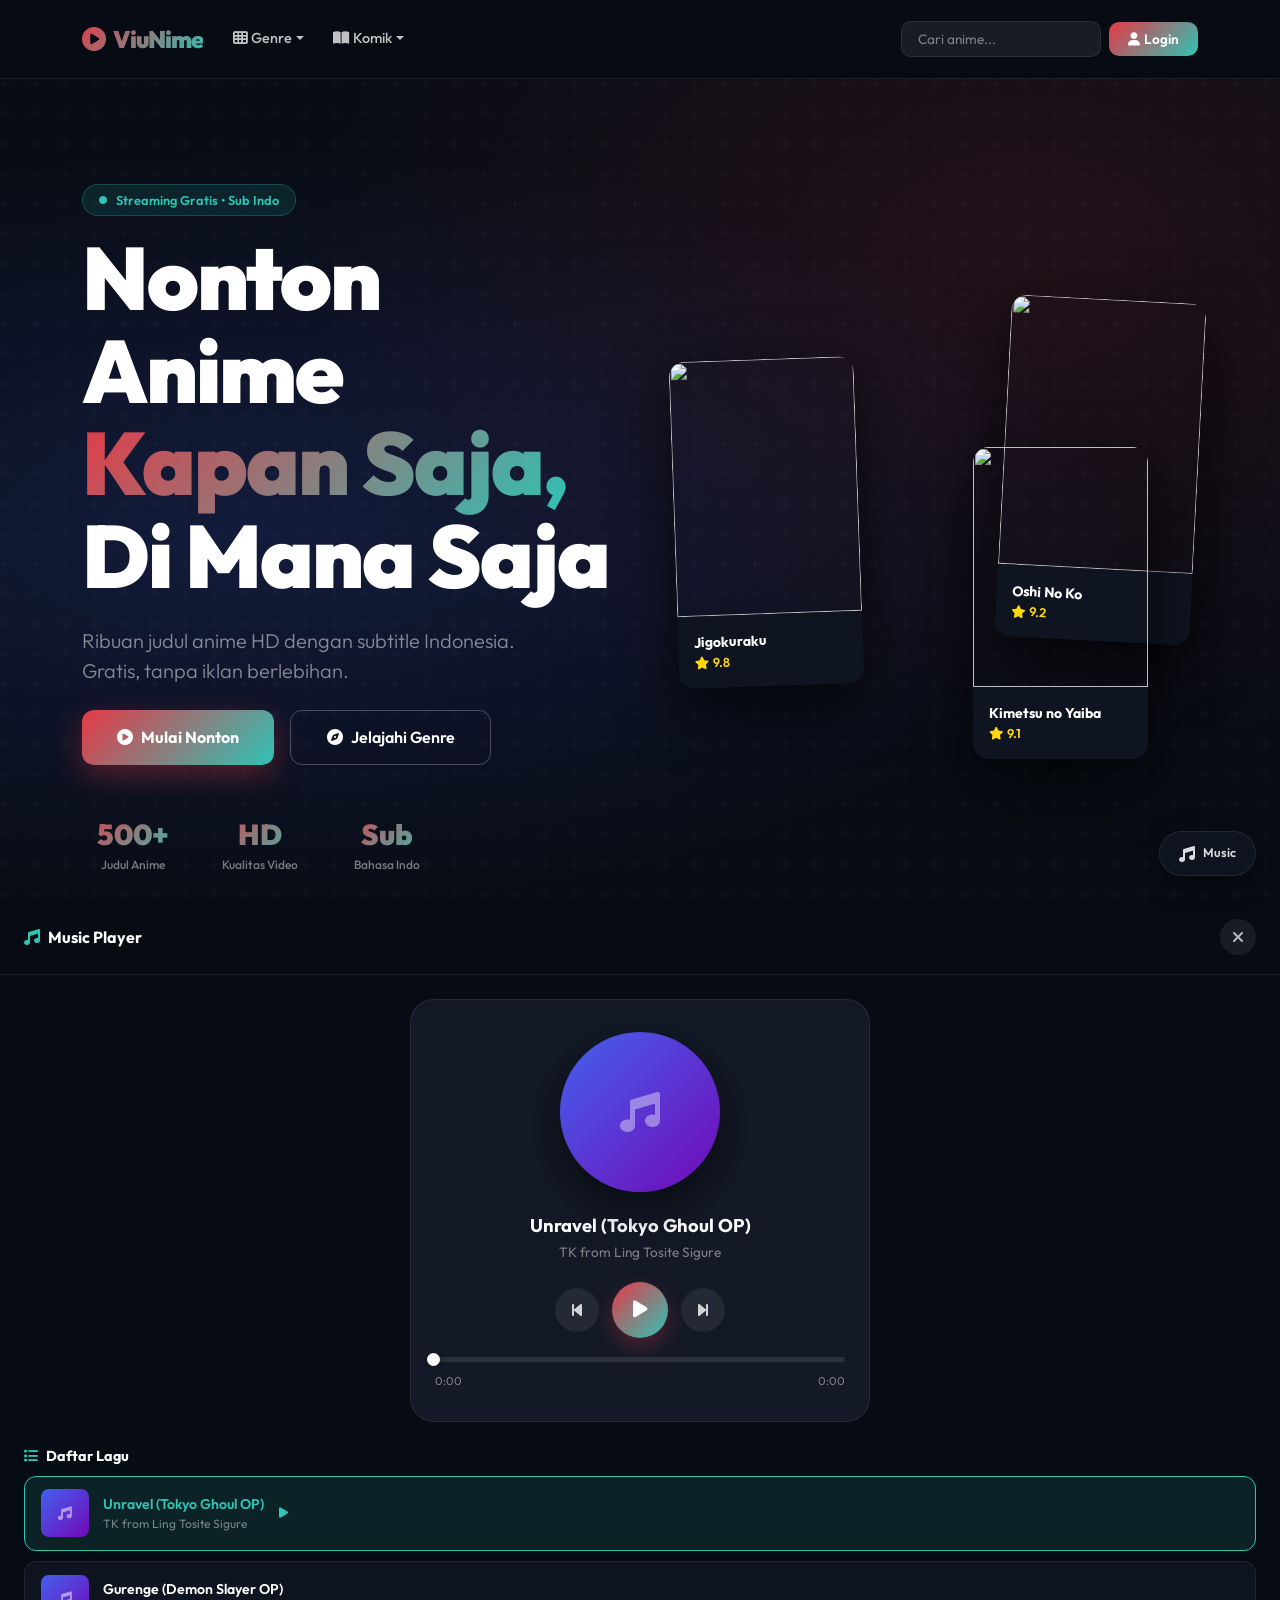
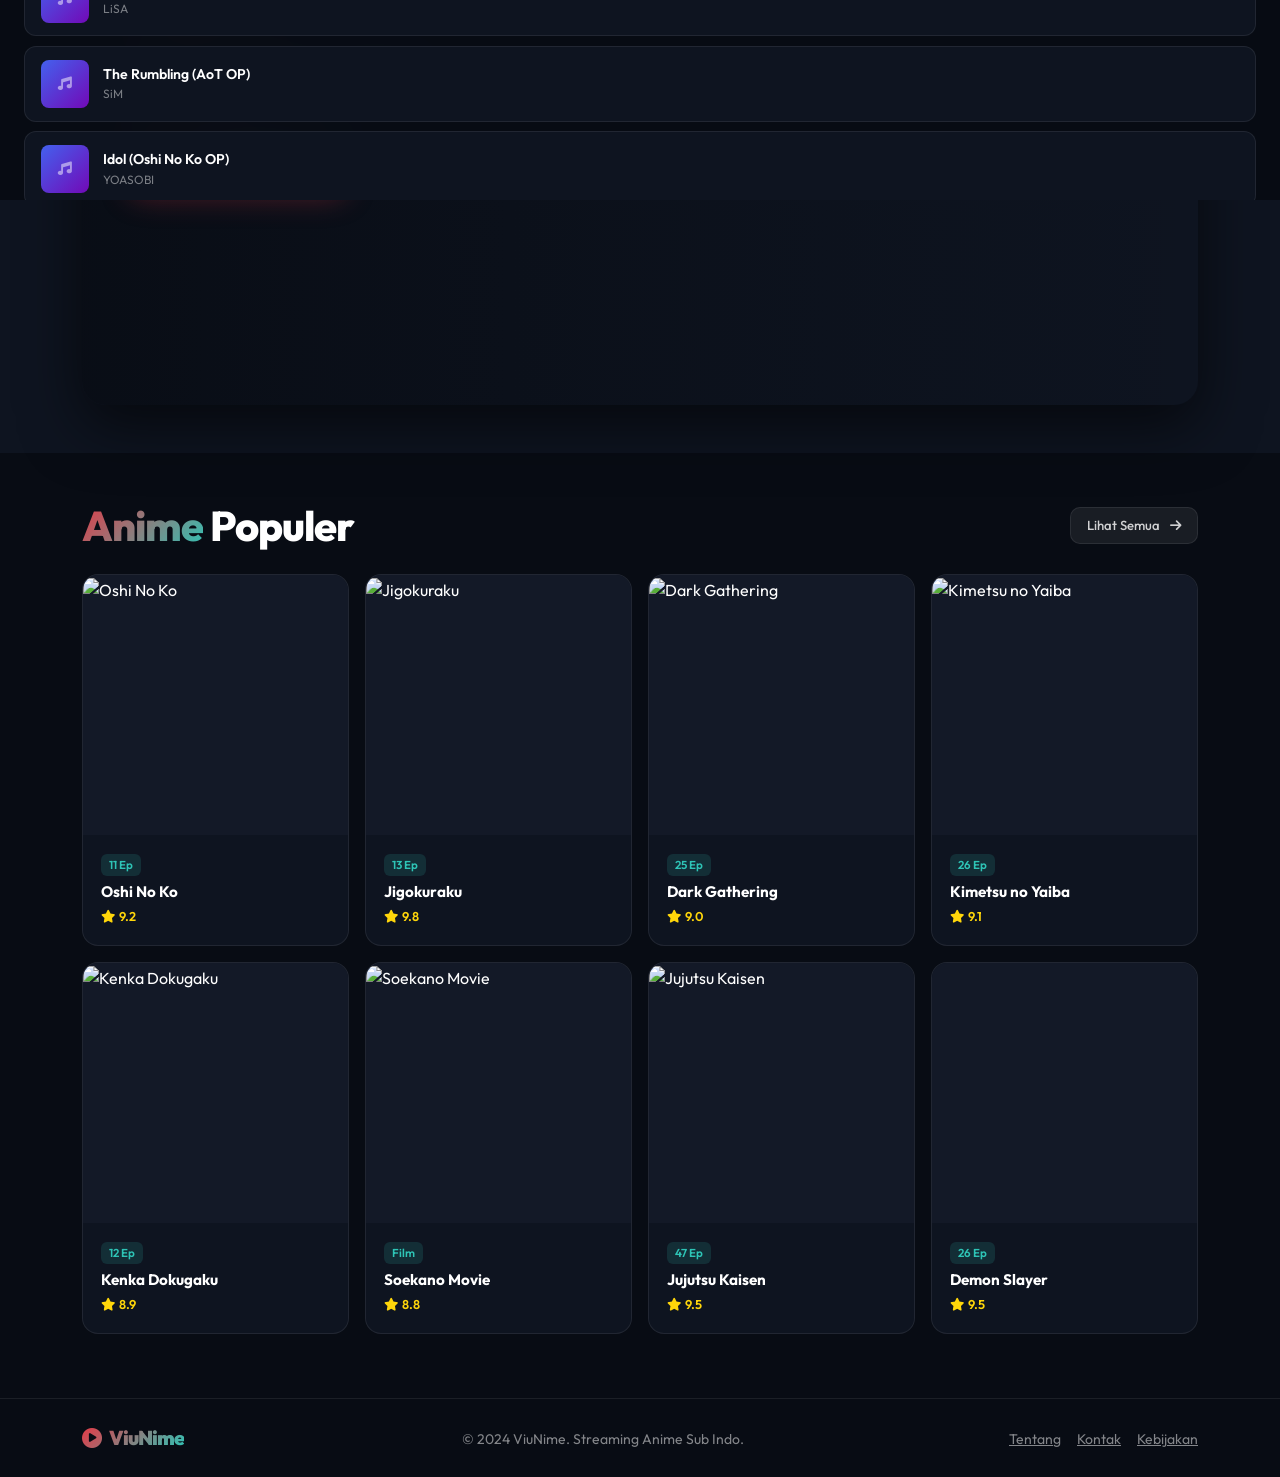
==== index.html @ 1ff5c9c1 "Add files via upload" ====
<!DOCTYPE html>
<html lang="id">
<head>
  <meta charset="UTF-8">
  <meta name="viewport" content="width=device-width, initial-scale=1.0">
  <title>ViuNime — Streaming Anime Sub Indo — ViuNime</title>
  <link href="https://cdn.jsdelivr.net/npm/bootstrap@5.3.2/dist/css/bootstrap.min.css" rel="stylesheet">
  <link href="https://cdnjs.cloudflare.com/ajax/libs/font-awesome/6.4.2/css/all.min.css" rel="stylesheet">
  <link href="https://fonts.googleapis.com/css2?family=Outfit:wght@300;400;500;600;700;800;900&display=swap" rel="stylesheet">
  <link rel="stylesheet" href="shared.css">
</head>
<body>

<nav class="navbar navbar-expand-lg vn-navbar sticky-top py-3" id="mainNav">
  <div class="container">
    <a class="navbar-brand vn-brand" href="index.html"><i class="fas fa-play-circle me-2"></i>ViuNime</a>
    <button class="navbar-toggler border-0 text-white" type="button" data-bs-toggle="collapse" data-bs-target="#navMenu"><i class="fas fa-bars"></i></button>
    <div class="collapse navbar-collapse" id="navMenu">
      <ul class="navbar-nav me-auto mt-2 mt-lg-0">
        <li class="nav-item dropdown">
          <a class="nav-link vn-nav-link dropdown-toggle" href="#" data-bs-toggle="dropdown"><i class="fas fa-th me-1"></i>Genre</a>
          <ul class="dropdown-menu dropdown-menu-dark border-0" style="background:#0e1420;border:1px solid rgba(255,255,255,.08)!important;border-radius:12px;">
            
            <li><a class="dropdown-item py-2" href="genre-action.html"><i class="fas fa-fist-raised me-2 text-danger"></i>Action</a></li>
            <li><a class="dropdown-item py-2" href="genre-romance.html"><i class="fas fa-heart me-2" style="color:#ff6b9d"></i>Romance</a></li>
            <li><a class="dropdown-item py-2" href="genre-fantasy.html"><i class="fas fa-magic me-2 text-primary"></i>Fantasy</a></li>
            <li><a class="dropdown-item py-2" href="genre-horror.html"><i class="fas fa-ghost me-2 text-secondary"></i>Horror</a></li>
            <li><a class="dropdown-item py-2" href="genre-school.html"><i class="fas fa-graduation-cap me-2 text-success"></i>School</a></li>
            <li><a class="dropdown-item py-2" href="genre-game.html"><i class="fas fa-gamepad me-2 text-info"></i>Game</a></li>
          </ul>
        </li>
        <li class="nav-item dropdown">
          <a class="nav-link vn-nav-link dropdown-toggle" href="#" data-bs-toggle="dropdown"><i class="fas fa-book-open me-1"></i>Komik</a>
          <ul class="dropdown-menu dropdown-menu-dark border-0" style="background:#0e1420;border:1px solid rgba(255,255,255,.08)!important;border-radius:12px;">
            <li><a class="dropdown-item py-2" href="#">Manhwa</a></li>
            <li><a class="dropdown-item py-2" href="#">Manga</a></li>
          </ul>
        </li>
      </ul>
      <div class="d-flex align-items-center gap-2 mt-2 mt-lg-0">
        
        
        <input class="form-control vn-search" type="search" placeholder="Cari anime..." style="width:200px;"><button class="btn vn-btn-login" data-bs-toggle="modal" data-bs-target="#loginModal"><i class="fas fa-user me-1"></i>Login</button>
      </div>
    </div>
  </div>
</nav>

<!-- ═══ HERO ═══ -->
<section class="vn-hero">
  <div class="container position-relative" style="z-index:2">
    <div class="row align-items-center g-5 py-5">
      <div class="col-lg-6">
        <div class="vn-hero-badge mb-3">
          <i class="fas fa-circle" style="font-size:.5rem"></i>&nbsp;Streaming Gratis &bull; Sub Indo
        </div>
        <h1 class="vn-hero-title mb-4">
          Nonton Anime<br><span class="accent">Kapan Saja,</span><br>Di Mana Saja
        </h1>
        <p class="text-white-50 mb-4 fs-5 fw-light" style="max-width:480px">
          Ribuan judul anime HD dengan subtitle Indonesia. Gratis, tanpa iklan berlebihan.
        </p>
        <div class="d-flex flex-wrap gap-3 mb-5">
          <a href="#popular" class="vn-hero-btn"><i class="fas fa-play-circle"></i> Mulai Nonton</a>
          <a href="#genre" class="vn-hero-btn-outline"><i class="fas fa-compass"></i> Jelajahi Genre</a>
        </div>
        <div class="row g-4" style="max-width:380px">
          <div class="col-4"><div class="vn-stat"><div class="vn-stat-num">500+</div><div class="vn-stat-label">Judul Anime</div></div></div>
          <div class="col-4"><div class="vn-stat"><div class="vn-stat-num">HD</div><div class="vn-stat-label">Kualitas Video</div></div></div>
          <div class="col-4"><div class="vn-stat"><div class="vn-stat-num">Sub</div><div class="vn-stat-label">Bahasa Indo</div></div></div>
        </div>
      </div>
      <div class="col-lg-6 d-none d-lg-flex justify-content-center align-items-center">
        <div class="position-relative" style="height:460px;width:100%">
          <div class="position-absolute" style="right:0;top:0;width:195px;border-radius:16px;overflow:hidden;box-shadow:0 20px 60px rgba(0,0,0,.7);transform:rotate(3deg)">
            <img src="https://cdn.myanimelist.net/images/anime/1812/134736.jpg" alt="" class="w-100" style="height:270px;object-fit:cover">
            <div class="p-3" style="background:var(--vn-card)"><div class="fw-bold small">Oshi No Ko</div><div class="vn-rating small"><i class="fas fa-star me-1"></i>9.2</div></div>
          </div>
          <div class="position-absolute" style="left:10px;top:60px;width:185px;border-radius:16px;overflow:hidden;box-shadow:0 20px 60px rgba(0,0,0,.7);transform:rotate(-2deg)">
            <img src="https://cdn.myanimelist.net/images/anime/1452/137388.jpg" alt="" class="w-100" style="height:255px;object-fit:cover">
            <div class="p-3" style="background:var(--vn-card)"><div class="fw-bold small">Jigokuraku</div><div class="vn-rating small"><i class="fas fa-star me-1"></i>9.8</div></div>
          </div>
          <div class="position-absolute" style="right:50px;bottom:0;width:175px;border-radius:16px;overflow:hidden;box-shadow:0 20px 60px rgba(0,0,0,.7)">
            <img src="https://cdn.myanimelist.net/images/anime/1286/99889.jpg" alt="" class="w-100" style="height:240px;object-fit:cover">
            <div class="p-3" style="background:var(--vn-card)"><div class="fw-bold small">Kimetsu no Yaiba</div><div class="vn-rating small"><i class="fas fa-star me-1"></i>9.1</div></div>
          </div>
        </div>
      </div>
    </div>
  </div>
</section>

<!-- ═══ GENRE ═══ -->
<section id="genre" class="py-5">
  <div class="container">
    <h2 class="vn-section-title"><span>Jelajahi</span> Genre</h2>
    <div class="row g-3">
      <div class="col-6 col-sm-4 col-lg-2"><a href="genre-action.html" class="vn-genre-card"><span class="vn-genre-icon text-danger"><i class="fas fa-fist-raised"></i></span><div class="fw-bold mb-1">Action</div><div class="text-white-50" style="font-size:.78rem">12 Series</div></a></div>
      <div class="col-6 col-sm-4 col-lg-2"><a href="genre-romance.html" class="vn-genre-card"><span class="vn-genre-icon" style="color:#ff6b9d"><i class="fas fa-heart"></i></span><div class="fw-bold mb-1">Romance</div><div class="text-white-50" style="font-size:.78rem">8 Series</div></a></div>
      <div class="col-6 col-sm-4 col-lg-2"><a href="genre-fantasy.html" class="vn-genre-card"><span class="vn-genre-icon text-primary"><i class="fas fa-magic"></i></span><div class="fw-bold mb-1">Fantasy</div><div class="text-white-50" style="font-size:.78rem">15 Series</div></a></div>
      <div class="col-6 col-sm-4 col-lg-2"><a href="genre-horror.html" class="vn-genre-card"><span class="vn-genre-icon text-secondary"><i class="fas fa-ghost"></i></span><div class="fw-bold mb-1">Horror</div><div class="text-white-50" style="font-size:.78rem">5 Series</div></a></div>
      <div class="col-6 col-sm-4 col-lg-2"><a href="genre-school.html" class="vn-genre-card"><span class="vn-genre-icon text-success"><i class="fas fa-graduation-cap"></i></span><div class="fw-bold mb-1">School</div><div class="text-white-50" style="font-size:.78rem">10 Series</div></a></div>
      <div class="col-6 col-sm-4 col-lg-2"><a href="genre-game.html" class="vn-genre-card"><span class="vn-genre-icon text-info"><i class="fas fa-gamepad"></i></span><div class="fw-bold mb-1">Game</div><div class="text-white-50" style="font-size:.78rem">7 Series</div></a></div>
    </div>
  </div>
</section>

<!-- ═══ TRAILER ═══ -->
<section class="vn-video-section py-5">
  <div class="container">
    <div class="vn-trailer-wrap">
      <video autoplay muted loop playsinline preload="metadata">
        <source src="assets/video.mp4" type="video/mp4">
      </video>
      <div class="vn-trailer-overlay">
        <div>
          <span class="badge mb-3 px-3 py-2" style="background:var(--vn-red);font-size:.8rem;border-radius:8px"><i class="fas fa-circle me-1" style="font-size:.5rem"></i>LIVE TRAILER</span>
          <h2 class="fw-bold fs-2 mb-3" style="max-width:420px">Trailer Anime Terbaru Season Ini</h2>
          <a href="watch.html?anime=oshi-no-ko&ep=1&from=home" class="vn-hero-btn"><i class="fas fa-play"></i> Tonton Sekarang</a>
        </div>
      </div>
    </div>
  </div>
</section>

<!-- ═══ POPULER ═══ -->
<section id="popular" class="py-5">
  <div class="container">
    <div class="d-flex align-items-center justify-content-between mb-4">
      <h2 class="vn-section-title mb-0"><span>Anime</span> Populer</h2>
      <a href="genre-action.html" class="vn-btn-back" style="font-size:.82rem">Lihat Semua <i class="fas fa-arrow-right ms-1"></i></a>
    </div>
    <div class="row g-3">

      <div class="col-6 col-md-4 col-xl-3">
        <a href="watch.html?anime=oshi-no-ko&ep=1&from=popular" class="vn-card">
          <div class="vn-thumb">
            <img src="https://cdn.myanimelist.net/images/anime/1812/134736.jpg" alt="Oshi No Ko" loading="lazy"
              onerror="this.src='https://via.placeholder.com/400x280/0e1420/4ecdc4?text=No+Image'">
            <div class="vn-thumb-overlay"><div class="vn-play-icon"><i class="fas fa-play text-white"></i></div></div>
          </div>
          <div class="vn-card-body">
            <div class="vn-badge-ep">11 Ep</div>
            <div class="vn-card-title">Oshi No Ko</div>
            <div class="vn-rating"><i class="fas fa-star me-1"></i>9.2</div>
          </div>
        </a>
      </div>
      <div class="col-6 col-md-4 col-xl-3">
        <a href="watch.html?anime=jigokuraku&ep=1&from=popular" class="vn-card">
          <div class="vn-thumb">
            <img src="https://cdn.myanimelist.net/images/anime/1452/137388.jpg" alt="Jigokuraku" loading="lazy"
              onerror="this.src='https://via.placeholder.com/400x280/0e1420/4ecdc4?text=No+Image'">
            <div class="vn-thumb-overlay"><div class="vn-play-icon"><i class="fas fa-play text-white"></i></div></div>
          </div>
          <div class="vn-card-body">
            <div class="vn-badge-ep">13 Ep</div>
            <div class="vn-card-title">Jigokuraku</div>
            <div class="vn-rating"><i class="fas fa-star me-1"></i>9.8</div>
          </div>
        </a>
      </div>
      <div class="col-6 col-md-4 col-xl-3">
        <a href="watch.html?anime=dark-gathering&ep=1&from=popular" class="vn-card">
          <div class="vn-thumb">
            <img src="https://cdn.myanimelist.net/images/anime/1496/134355.jpg" alt="Dark Gathering" loading="lazy"
              onerror="this.src='https://via.placeholder.com/400x280/0e1420/4ecdc4?text=No+Image'">
            <div class="vn-thumb-overlay"><div class="vn-play-icon"><i class="fas fa-play text-white"></i></div></div>
          </div>
          <div class="vn-card-body">
            <div class="vn-badge-ep">25 Ep</div>
            <div class="vn-card-title">Dark Gathering</div>
            <div class="vn-rating"><i class="fas fa-star me-1"></i>9.0</div>
          </div>
        </a>
      </div>
      <div class="col-6 col-md-4 col-xl-3">
        <a href="watch.html?anime=kimetsu&ep=1&from=popular" class="vn-card">
          <div class="vn-thumb">
            <img src="https://cdn.myanimelist.net/images/anime/1286/99889.jpg" alt="Kimetsu no Yaiba" loading="lazy"
              onerror="this.src='https://via.placeholder.com/400x280/0e1420/4ecdc4?text=No+Image'">
            <div class="vn-thumb-overlay"><div class="vn-play-icon"><i class="fas fa-play text-white"></i></div></div>
          </div>
          <div class="vn-card-body">
            <div class="vn-badge-ep">26 Ep</div>
            <div class="vn-card-title">Kimetsu no Yaiba</div>
            <div class="vn-rating"><i class="fas fa-star me-1"></i>9.1</div>
          </div>
        </a>
      </div>
      <div class="col-6 col-md-4 col-xl-3">
        <a href="watch.html?anime=kenka-bancho&ep=1&from=popular" class="vn-card">
          <div class="vn-thumb">
            <img src="https://cdn.myanimelist.net/images/anime/1722/140483.jpg" alt="Kenka Dokugaku" loading="lazy"
              onerror="this.src='https://via.placeholder.com/400x280/0e1420/4ecdc4?text=No+Image'">
            <div class="vn-thumb-overlay"><div class="vn-play-icon"><i class="fas fa-play text-white"></i></div></div>
          </div>
          <div class="vn-card-body">
            <div class="vn-badge-ep">12 Ep</div>
            <div class="vn-card-title">Kenka Dokugaku</div>
            <div class="vn-rating"><i class="fas fa-star me-1"></i>8.9</div>
          </div>
        </a>
      </div>
      <div class="col-6 col-md-4 col-xl-3">
        <a href="watch.html?anime=soekano&ep=1&from=popular" class="vn-card">
          <div class="vn-thumb">
            <img src="https://cdn.myanimelist.net/images/anime/1440/93480.jpg" alt="Soekano Movie" loading="lazy"
              onerror="this.src='https://via.placeholder.com/400x280/0e1420/4ecdc4?text=No+Image'">
            <div class="vn-thumb-overlay"><div class="vn-play-icon"><i class="fas fa-play text-white"></i></div></div>
          </div>
          <div class="vn-card-body">
            <div class="vn-badge-ep">Film</div>
            <div class="vn-card-title">Soekano Movie</div>
            <div class="vn-rating"><i class="fas fa-star me-1"></i>8.8</div>
          </div>
        </a>
      </div>
      <div class="col-6 col-md-4 col-xl-3">
        <a href="watch.html?anime=jujutsu-kaisen&ep=1&from=popular" class="vn-card">
          <div class="vn-thumb">
            <img src="https://cdn.myanimelist.net/images/anime/1171/109222.jpg" alt="Jujutsu Kaisen" loading="lazy"
              onerror="this.src='https://via.placeholder.com/400x280/0e1420/4ecdc4?text=No+Image'">
            <div class="vn-thumb-overlay"><div class="vn-play-icon"><i class="fas fa-play text-white"></i></div></div>
          </div>
          <div class="vn-card-body">
            <div class="vn-badge-ep">47 Ep</div>
            <div class="vn-card-title">Jujutsu Kaisen</div>
            <div class="vn-rating"><i class="fas fa-star me-1"></i>9.5</div>
          </div>
        </a>
      </div>
      <div class="col-6 col-md-4 col-xl-3">
        <a href="watch.html?anime=demon-slayer&ep=1&from=popular" class="vn-card">
          <div class="vn-thumb">
            <img src="https://cdn.myanimelist.net/images/anime/1286/99889.jpg" alt="Demon Slayer" loading="lazy"
              onerror="this.src='https://via.placeholder.com/400x280/0e1420/4ecdc4?text=No+Image'">
            <div class="vn-thumb-overlay"><div class="vn-play-icon"><i class="fas fa-play text-white"></i></div></div>
          </div>
          <div class="vn-card-body">
            <div class="vn-badge-ep">26 Ep</div>
            <div class="vn-card-title">Demon Slayer</div>
            <div class="vn-rating"><i class="fas fa-star me-1"></i>9.5</div>
          </div>
        </a>
      </div>
    </div>
  </div>
</section>

<!-- FOOTER -->
<footer class="py-4 mt-3" style="border-top:1px solid var(--vn-border)">
  <div class="container">
    <div class="row align-items-center text-center text-md-start">
      <div class="col-md-4 mb-2 mb-md-0"><span class="vn-brand fs-5"><i class="fas fa-play-circle me-2"></i>ViuNime</span></div>
      <div class="col-md-4 mb-2 mb-md-0"><span class="text-white-50 small">&copy; 2024 ViuNime. Streaming Anime Sub Indo.</span></div>
      <div class="col-md-4 text-md-end"><a href="#" class="text-white-50 small me-3">Tentang</a><a href="#" class="text-white-50 small me-3">Kontak</a><a href="#" class="text-white-50 small">Kebijakan</a></div>
    </div>
  </div>
</footer>

<!-- LOGIN MODAL -->
<div class="modal fade vn-modal" id="loginModal" tabindex="-1">
  <div class="modal-dialog modal-dialog-centered">
    <div class="modal-content">
      <div class="modal-header"><h5 class="modal-title fw-bold"><i class="fas fa-sign-in-alt me-2" style="color:var(--vn-teal)"></i>Masuk ke ViuNime</h5><button type="button" class="btn-close btn-close-white" data-bs-dismiss="modal"></button></div>
      <div class="modal-body p-4">
        <form id="loginForm">
          <div class="mb-3"><label class="vn-label">Email / Username</label><input type="text" class="form-control vn-input" id="loginEmail" placeholder="Masukkan email" required></div>
          <div class="mb-4"><label class="vn-label">Password</label><input type="password" class="form-control vn-input" id="loginPassword" placeholder="Masukkan password" required></div>
          <button type="submit" class="btn vn-btn-login w-100 py-2">Masuk</button>
          <p class="text-center text-white-50 small mt-3 mb-0">Belum punya akun? <a href="#" class="text-info" data-bs-toggle="modal" data-bs-target="#registerModal" data-bs-dismiss="modal">Daftar</a></p>
        </form>
      </div>
    </div>
  </div>
</div>
<div class="modal fade vn-modal" id="registerModal" tabindex="-1">
  <div class="modal-dialog modal-dialog-centered">
    <div class="modal-content">
      <div class="modal-header"><h5 class="modal-title fw-bold"><i class="fas fa-user-plus me-2" style="color:var(--vn-teal)"></i>Daftar Akun</h5><button type="button" class="btn-close btn-close-white" data-bs-dismiss="modal"></button></div>
      <div class="modal-body p-4">
        <form id="registerForm">
          <div class="mb-3"><label class="vn-label">Username</label><input type="text" class="form-control vn-input" placeholder="Username" required></div>
          <div class="mb-3"><label class="vn-label">Email</label><input type="email" class="form-control vn-input" placeholder="Email" required></div>
          <div class="mb-3"><label class="vn-label">Password</label><input type="password" class="form-control vn-input" id="regPassword" placeholder="Password" required></div>
          <div class="mb-4"><label class="vn-label">Konfirmasi</label><input type="password" class="form-control vn-input" id="regConfirm" placeholder="Ulangi password" required></div>
          <button type="submit" class="btn vn-btn-login w-100 py-2">Daftar Sekarang</button>
          <p class="text-center text-white-50 small mt-3 mb-0">Sudah punya akun? <a href="#" class="text-info" data-bs-toggle="modal" data-bs-target="#loginModal" data-bs-dismiss="modal">Masuk</a></p>
        </form>
      </div>
    </div>
  </div>
</div>

  <!-- ═══ MUSIC PLAYER ═══ -->
  <audio id="bgMusic" preload="none"></audio>
  <div class="vn-music-popup" id="musicPopup">
    <div class="vn-music-header">
      <div class="d-flex align-items-center gap-2">
        <i class="fas fa-music" style="color:var(--vn-teal)"></i>
        <span class="fw-bold">Music Player</span>
      </div>
      <button class="vn-music-close" id="musicClose"><i class="fas fa-times"></i></button>
    </div>
    <div class="vn-music-body">
      <div class="vn-player-card">
        <div class="vn-cover" id="coverWrap">
          <i class="fas fa-music" id="coverIcon"></i>
          <img id="coverImg" alt="" style="display:none">
        </div>
        <div class="vn-song-title" id="musicTitleEl">Pilih lagu dari daftar</div>
        <div class="vn-song-artist" id="musicArtistEl">—</div>
        <div class="vn-ctrl">
          <button class="vn-ctrl-btn" id="prevMusicBtn"><i class="fas fa-step-backward"></i></button>
          <button class="vn-ctrl-btn play" id="playPauseBtn"><i class="fas fa-play"></i></button>
          <button class="vn-ctrl-btn" id="nextMusicBtn"><i class="fas fa-step-forward"></i></button>
        </div>
        <div class="vn-progress-wrap" id="musicProgressBar">
          <div class="vn-progress-fill" id="musicProgressFill"></div>
        </div>
        <div class="vn-time">
          <span id="musicCurrentTime">0:00</span>
          <span id="musicDuration">0:00</span>
        </div>
      </div>
      <div class="fw-bold mb-2" style="font-size:.9rem">
        <i class="fas fa-list me-2" style="color:var(--vn-teal)"></i>Daftar Lagu
      </div>
      <div id="playlistContainer"></div>
    </div>
  </div>
  <button class="vn-music-btn" id="musicToggleBtn">
    <i class="fas fa-music" id="toggleIcon"></i>
    <span class="lbl" id="toggleLabel">Music</span>
  </button>
  <script src="https://cdn.jsdelivr.net/npm/bootstrap@5.3.2/dist/js/bootstrap.bundle.min.js"></script>
  <script src="playlist.js"></script>
  <script src="music-player.js"></script>
<script>
  window.addEventListener('scroll',()=>document.getElementById('mainNav').classList.toggle('scrolled',scrollY>50));
  document.getElementById('loginForm').addEventListener('submit',e=>{
    e.preventDefault();
    const u={'user@example.com':'123456','admin':'admin123'};
    const em=document.getElementById('loginEmail').value,pw=document.getElementById('loginPassword').value;
    if(u[em]===pw){bootstrap.Modal.getInstance(document.getElementById('loginModal')).hide();alert('Login berhasil!');}
    else alert('Email atau password salah!');
  });
  document.getElementById('registerForm').addEventListener('submit',e=>{
    e.preventDefault();
    if(document.getElementById('regPassword').value!==document.getElementById('regConfirm').value){alert('Password tidak cocok!');return;}
    bootstrap.Modal.getInstance(document.getElementById('registerModal')).hide();
    alert('Daftar berhasil! Silakan login.');
  });
</script>
</body>
</html>
---- shared.css ----
/* =====================================================
   VIUNIME — shared.css
   Bootstrap-first. Custom hanya yang Bootstrap tidak bisa.
   ===================================================== */

@import url('https://fonts.googleapis.com/css2?family=Outfit:wght@300;400;500;600;700;800;900&family=Noto+Sans+JP:wght@400;700&display=swap');

:root {
  --vn-dark:        #080c14;
  --vn-card:        #0e1420;
  --vn-card2:       #131927;
  --vn-border:      rgba(255,255,255,0.08);
  --vn-red:         #e63946;
  --vn-teal:        #2ec4b6;
  --vn-blue:        #4361ee;
  --vn-grad:        linear-gradient(135deg, #e63946 0%, #2ec4b6 100%);
  --vn-grad2:       linear-gradient(135deg, #4361ee 0%, #7209b7 100%);
  --vn-text-muted:  rgba(255,255,255,0.45);
  --vn-radius:      16px;
  --vn-radius-lg:   24px;
  --vn-shadow:      0 20px 60px rgba(0,0,0,0.6);
}

* { font-family: 'Outfit', sans-serif; box-sizing: border-box; }
body { background: var(--vn-dark); color: #fff; overflow-x: hidden; }
html { scroll-behavior: smooth; }

/* ── SCROLLBAR ── */
::-webkit-scrollbar { width: 6px; }
::-webkit-scrollbar-track { background: var(--vn-dark); }
::-webkit-scrollbar-thumb { background: var(--vn-teal); border-radius: 10px; }

/* ── NAVBAR ── */
.vn-navbar {
  background: rgba(8,12,20,0.92);
  backdrop-filter: blur(20px);
  border-bottom: 1px solid var(--vn-border);
  transition: padding .3s, box-shadow .3s;
}
.vn-navbar.scrolled { box-shadow: 0 4px 30px rgba(0,0,0,.6); }
.vn-brand {
  font-size: 1.5rem; font-weight: 900; letter-spacing: -1px;
  background: var(--vn-grad); -webkit-background-clip: text;
  background-clip: text; -webkit-text-fill-color: transparent;
}
.vn-nav-link {
  color: rgba(255,255,255,.75) !important; font-weight: 500;
  font-size: .9rem; padding: .5rem .9rem !important;
  border-radius: 8px; transition: all .2s;
}
.vn-nav-link:hover { color: #fff !important; background: rgba(255,255,255,.07); }
.vn-search {
  background: rgba(255,255,255,.07) !important;
  border: 1px solid var(--vn-border) !important;
  color: #fff !important; border-radius: 10px !important;
  font-size: .85rem; padding: .45rem 1rem !important;
  transition: border-color .2s;
}
.vn-search:focus { border-color: var(--vn-teal) !important; box-shadow: none !important; outline: none; }
.vn-search::placeholder { color: var(--vn-text-muted); }
.vn-btn-login {
  background: var(--vn-grad); border: none; border-radius: 10px;
  padding: .45rem 1.2rem; font-weight: 600; font-size: .85rem;
  color: #fff; transition: opacity .2s, transform .2s;
}
.vn-btn-login:hover { opacity: .85; transform: translateY(-1px); color: #fff; }
.vn-btn-back {
  background: rgba(255,255,255,.07); border: 1px solid var(--vn-border);
  border-radius: 10px; padding: .45rem 1rem; font-weight: 500;
  font-size: .85rem; color: rgba(255,255,255,.8);
  text-decoration: none; transition: all .2s; display: inline-flex; align-items: center; gap: 6px;
}
.vn-btn-back:hover { background: rgba(255,255,255,.12); color: #fff; }

/* ── CARDS ── */
.vn-card {
  background: var(--vn-card); border: 1px solid var(--vn-border);
  border-radius: var(--vn-radius); overflow: hidden;
  transition: transform .3s, border-color .3s, box-shadow .3s;
  text-decoration: none; color: inherit; display: block; height: 100%;
}
.vn-card:hover {
  transform: translateY(-8px);
  border-color: rgba(46,196,182,.35);
  box-shadow: 0 20px 40px rgba(0,0,0,.5);
  color: inherit;
}
.vn-thumb {
  position: relative; overflow: hidden;
  height: clamp(180px, 22vw, 260px);
  background: var(--vn-card2);
}
.vn-thumb img {
  width: 100%; height: 100%; object-fit: cover;
  transition: transform .5s;
}
.vn-card:hover .vn-thumb img { transform: scale(1.08); }
.vn-thumb-overlay {
  position: absolute; inset: 0;
  background: linear-gradient(to top, rgba(0,0,0,.8) 0%, transparent 60%);
  opacity: 0; transition: opacity .3s;
  display: flex; align-items: center; justify-content: center;
}
.vn-card:hover .vn-thumb-overlay { opacity: 1; }
.vn-play-icon {
  width: 56px; height: 56px; background: var(--vn-grad);
  border-radius: 50%; display: flex; align-items: center; justify-content: center;
  font-size: 1.3rem; transform: scale(.7); transition: transform .3s;
}
.vn-card:hover .vn-play-icon { transform: scale(1); }
.vn-card-body { padding: 1rem 1.1rem 1.2rem; }
.vn-card-title { font-weight: 700; font-size: .95rem; margin-bottom: .35rem; line-height: 1.3; }
.vn-rating { font-size: .8rem; font-weight: 600; color: #ffd60a; }
.vn-badge-ep {
  display: inline-block; background: rgba(46,196,182,.15);
  color: var(--vn-teal); border-radius: 6px; font-size: .72rem;
  font-weight: 600; padding: 2px 8px; margin-bottom: 6px;
}

/* ── GENRE CARDS ── */
.vn-genre-card {
  background: var(--vn-card); border: 1px solid var(--vn-border);
  border-radius: var(--vn-radius); padding: 1.8rem 1rem;
  text-align: center; text-decoration: none; color: #fff;
  display: block; transition: all .3s;
  position: relative; overflow: hidden;
}
.vn-genre-card::before {
  content: ''; position: absolute; inset: 0;
  background: var(--vn-grad); opacity: 0; transition: opacity .3s;
}
.vn-genre-card:hover::before { opacity: .12; }
.vn-genre-card:hover { border-color: var(--vn-teal); transform: translateY(-6px); color: #fff; }
.vn-genre-icon { font-size: 2.2rem; margin-bottom: .8rem; display: block; }

/* ── SECTION TITLE ── */
.vn-section-title {
  font-size: clamp(1.6rem, 4vw, 2.6rem); font-weight: 800;
  letter-spacing: -1px; margin-bottom: 2rem;
}
.vn-section-title span {
  background: var(--vn-grad); -webkit-background-clip: text;
  background-clip: text; -webkit-text-fill-color: transparent;
}

/* ── HERO BTN ── */
.vn-hero-btn {
  background: var(--vn-grad); border: none; border-radius: 12px;
  padding: .9rem 2.2rem; font-weight: 700; font-size: 1rem;
  color: #fff; text-decoration: none; display: inline-flex;
  align-items: center; gap: 8px; transition: all .3s;
  box-shadow: 0 10px 30px rgba(230,57,70,.35);
}
.vn-hero-btn:hover { transform: translateY(-3px); box-shadow: 0 15px 40px rgba(230,57,70,.5); color: #fff; }
.vn-hero-btn-outline {
  background: transparent; border: 1.5px solid rgba(255,255,255,.25);
  border-radius: 12px; padding: .9rem 2.2rem; font-weight: 600;
  font-size: 1rem; color: #fff; text-decoration: none;
  display: inline-flex; align-items: center; gap: 8px; transition: all .3s;
}
.vn-hero-btn-outline:hover { border-color: var(--vn-teal); color: var(--vn-teal); }

/* ── MODAL ── */
.vn-modal .modal-content {
  background: var(--vn-card); border: 1px solid var(--vn-border);
  border-radius: var(--vn-radius-lg); color: #fff;
}
.vn-modal .modal-header { border-bottom: 1px solid var(--vn-border); padding: 1.5rem; }
.vn-modal .modal-footer { border-top: 1px solid var(--vn-border); }
.vn-input {
  background: rgba(255,255,255,.06) !important; border: 1px solid var(--vn-border) !important;
  color: #fff !important; border-radius: 10px !important; padding: .65rem 1rem !important;
}
.vn-input::placeholder { color: var(--vn-text-muted) !important; }
.vn-input:focus { border-color: var(--vn-teal) !important; box-shadow: 0 0 0 3px rgba(46,196,182,.15) !important; }
.vn-label { color: rgba(255,255,255,.75); font-size: .85rem; font-weight: 500; margin-bottom: .4rem; }

/* ── MUSIC POPUP ── */
.vn-music-popup {
  position: fixed; bottom: -100%; left: 0;
  width: 100%; height: 100%;
  background: rgba(8,12,20,.98); backdrop-filter: blur(30px);
  z-index: 10000; transition: bottom .45s cubic-bezier(.4,0,.2,1);
  display: flex; flex-direction: column;
}
.vn-music-popup.active { bottom: 0; }
.vn-music-header {
  padding: 1.2rem 1.5rem; border-bottom: 1px solid var(--vn-border);
  display: flex; justify-content: space-between; align-items: center; flex-shrink: 0;
}
.vn-music-close {
  background: rgba(255,255,255,.07); border: none; color: rgba(255,255,255,.7);
  width: 36px; height: 36px; border-radius: 50%; font-size: 1rem; cursor: pointer; transition: all .2s;
  display: flex; align-items: center; justify-content: center;
}
.vn-music-close:hover { background: rgba(230,57,70,.2); color: var(--vn-red); }
.vn-music-body { flex: 1; overflow-y: auto; padding: 1.5rem; }

/* Player card */
.vn-player-card {
  background: var(--vn-card2); border: 1px solid var(--vn-border);
  border-radius: var(--vn-radius-lg); padding: 2rem 1.5rem;
  text-align: center; margin-bottom: 1.5rem; max-width: 460px; margin-left: auto; margin-right: auto;
}
.vn-cover {
  width: 160px; height: 160px; border-radius: 50%;
  margin: 0 auto 1.2rem; background: var(--vn-grad2);
  overflow: hidden; display: flex; align-items: center; justify-content: center;
  position: relative; box-shadow: 0 15px 40px rgba(0,0,0,.6);
}
.vn-cover img { width: 100%; height: 100%; object-fit: cover; }
.vn-cover i { font-size: 2.5rem; color: rgba(255,255,255,.4); position: absolute; }
.vn-cover.spinning { animation: vn-spin 8s linear infinite; }
@keyframes vn-spin { from{transform:rotate(0deg)} to{transform:rotate(360deg)} }
.vn-song-title { font-size: 1.15rem; font-weight: 700; margin-bottom: .2rem; }
.vn-song-artist { font-size: .85rem; color: var(--vn-text-muted); margin-bottom: 1.2rem; }

/* Controls */
.vn-ctrl { display: flex; justify-content: center; align-items: center; gap: .8rem; margin-bottom: 1.2rem; }
.vn-ctrl-btn {
  background: rgba(255,255,255,.07); border: none; color: rgba(255,255,255,.8);
  width: 44px; height: 44px; border-radius: 50%; font-size: 1rem; cursor: pointer;
  transition: all .2s; display: flex; align-items: center; justify-content: center;
}
.vn-ctrl-btn:hover { background: rgba(46,196,182,.2); color: var(--vn-teal); }
.vn-ctrl-btn.play {
  width: 56px; height: 56px; font-size: 1.2rem;
  background: var(--vn-grad); color: #fff;
  box-shadow: 0 8px 20px rgba(230,57,70,.3);
}
.vn-ctrl-btn.play:hover { transform: scale(1.08); opacity: .9; }

/* Progress */
.vn-progress-wrap {
  background: rgba(255,255,255,.1); height: 5px; border-radius: 3px;
  cursor: pointer; margin-bottom: .6rem; position: relative;
}
.vn-progress-fill {
  height: 100%; background: var(--vn-grad); border-radius: 3px; width: 0%;
  transition: width .1s; position: relative;
}
.vn-progress-fill::after {
  content: ''; position: absolute; right: -5px; top: -4px;
  width: 13px; height: 13px; background: #fff; border-radius: 50%;
  box-shadow: 0 0 6px rgba(0,0,0,.4);
}
.vn-time { display: flex; justify-content: space-between; font-size: .72rem; color: var(--vn-text-muted); }

/* Playlist items */
.vn-pl-item {
  background: var(--vn-card); border: 1px solid var(--vn-border);
  border-radius: 12px; padding: .8rem 1rem; margin-bottom: .6rem;
  cursor: pointer; transition: all .2s; display: flex; align-items: center; gap: .9rem;
}
.vn-pl-item:hover { background: rgba(46,196,182,.1); border-color: rgba(46,196,182,.3); }
.vn-pl-item.active { background: rgba(46,196,182,.12); border-color: var(--vn-teal); }
.vn-pl-item.active .vn-pl-title { color: var(--vn-teal); }
.vn-pl-thumb {
  width: 48px; height: 48px; border-radius: 8px;
  background: var(--vn-grad2); overflow: hidden;
  display: flex; align-items: center; justify-content: center; flex-shrink: 0;
}
.vn-pl-thumb img { width: 100%; height: 100%; object-fit: cover; }
.vn-pl-thumb i { font-size: .85rem; color: rgba(255,255,255,.5); }
.vn-pl-title { font-size: .88rem; font-weight: 600; margin: 0; }
.vn-pl-artist { font-size: .75rem; color: var(--vn-text-muted); margin: 0; }

/* ── MUSIC TOGGLE BTN ── */
.vn-music-btn {
  position: fixed; bottom: 24px; right: 24px;
  background: var(--vn-card); border: 1px solid var(--vn-border);
  border-radius: 50px; padding: .75rem 1.2rem; color: rgba(255,255,255,.85);
  font-size: 1rem; cursor: pointer; z-index: 10001;
  display: flex; align-items: center; gap: 8px;
  box-shadow: 0 8px 24px rgba(0,0,0,.4); transition: all .3s;
}
.vn-music-btn:hover { border-color: var(--vn-teal); color: var(--vn-teal); background: var(--vn-card2); }
.vn-music-btn.playing { border-color: var(--vn-teal); color: var(--vn-teal); animation: vn-pulse 2s infinite; }
@keyframes vn-pulse { 0%,100%{transform:scale(1)} 50%{transform:scale(1.05)} }
.vn-music-btn .lbl { font-size: .78rem; font-weight: 600; }

/* ── GENRE HERO ── */
.vn-genre-hero {
  min-height: 52vh; display: flex; align-items: flex-end;
  padding-bottom: 3rem; position: relative; overflow: hidden;
  margin-top: 66px;
}
.vn-genre-hero-bg {
  position: absolute; inset: 0;
  background: linear-gradient(to bottom, rgba(8,12,20,.2) 0%, rgba(8,12,20,.95) 100%);
  z-index: 1;
}
.vn-genre-hero-content { position: relative; z-index: 2; }
.vn-genre-title { font-size: clamp(3rem,8vw,5.5rem); font-weight: 900; letter-spacing: -2px; line-height: 1; }

/* ── WATCH PAGE ── */
.vn-video-wrapper {
  position: relative; width: 100%; padding-bottom: 56.25%;
  background: #000; border-radius: var(--vn-radius-lg); overflow: hidden;
  box-shadow: var(--vn-shadow);
}
.vn-video { position: absolute; top: 0; left: 0; width: 100%; height: 100%; object-fit: contain; }
.vn-fs-btn {
  position: absolute; top: 14px; right: 14px; z-index: 10;
  background: rgba(0,0,0,.65); border: 1.5px solid rgba(255,255,255,.2);
  color: #fff; width: 42px; height: 42px; border-radius: 10px;
  display: flex; align-items: center; justify-content: center;
  cursor: pointer; font-size: 1rem; transition: all .2s;
}
.vn-fs-btn:hover { background: var(--vn-grad); border-color: transparent; }
.vn-info-box {
  background: var(--vn-card); border: 1px solid var(--vn-border);
  border-radius: var(--vn-radius-lg); padding: 1.5rem 1.8rem;
}
.vn-ep-grid { display: grid; grid-template-columns: repeat(auto-fill, minmax(80px,1fr)); gap: .75rem; }
.vn-ep-item {
  background: var(--vn-card2); border: 1px solid var(--vn-border);
  border-radius: 10px; padding: .75rem .5rem; text-align: center;
  text-decoration: none; color: rgba(255,255,255,.8); font-size: .82rem;
  font-weight: 600; transition: all .2s; display: block;
}
.vn-ep-item:hover { border-color: var(--vn-teal); color: var(--vn-teal); background: rgba(46,196,182,.08); }
.vn-ep-item.active { background: rgba(46,196,182,.15); border-color: var(--vn-teal); color: var(--vn-teal); }
.vn-ep-nav-btn {
  background: var(--vn-card2); border: 1px solid var(--vn-border);
  border-radius: 10px; padding: .6rem 1.2rem; color: rgba(255,255,255,.8);
  font-size: .85rem; font-weight: 600; text-decoration: none;
  display: inline-flex; align-items: center; gap: 6px; transition: all .2s;
}
.vn-ep-nav-btn:hover { border-color: var(--vn-teal); color: var(--vn-teal); }
.vn-ep-nav-btn.disabled { opacity: .3; pointer-events: none; }

/* ── HERO SECTION ── */
.vn-hero {
  min-height: 100vh; display: flex; align-items: center;
  position: relative; overflow: hidden;
  background: radial-gradient(ellipse at 20% 50%, rgba(67,97,238,.18) 0%, transparent 60%),
              radial-gradient(ellipse at 80% 20%, rgba(230,57,70,.12) 0%, transparent 50%),
              var(--vn-dark);
}
.vn-hero::before {
  content: ''; position: absolute; inset: 0;
  background: url("data:image/svg+xml,%3Csvg width='60' height='60' viewBox='0 0 60 60' xmlns='http://www.w3.org/2000/svg'%3E%3Cg fill='none' fill-rule='evenodd'%3E%3Cg fill='%23ffffff' fill-opacity='0.02'%3E%3Cpath d='M36 34v-4h-2v4h-4v2h4v4h2v-4h4v-2h-4zm0-30V0h-2v4h-4v2h4v4h2V6h4V4h-4zM6 34v-4H4v4H0v2h4v4h2v-4h4v-2H6zM6 4V0H4v4H0v2h4v4h2V6h4V4H6z'/%3E%3C/g%3E%3C/g%3E%3C/svg%3E");
}
.vn-hero-title {
  font-size: clamp(2.8rem, 7vw, 5.5rem); font-weight: 900; letter-spacing: -2px; line-height: 1.05;
}
.vn-hero-title .accent {
  background: var(--vn-grad); -webkit-background-clip: text;
  background-clip: text; -webkit-text-fill-color: transparent;
}
.vn-hero-badge {
  display: inline-flex; align-items: center; gap: 6px;
  background: rgba(46,196,182,.12); border: 1px solid rgba(46,196,182,.25);
  border-radius: 50px; padding: .35rem 1rem; font-size: .8rem;
  font-weight: 600; color: var(--vn-teal); margin-bottom: 1.2rem;
}
.vn-stat { text-align: center; }
.vn-stat-num { font-size: 1.8rem; font-weight: 900; background: var(--vn-grad); -webkit-background-clip: text; background-clip: text; -webkit-text-fill-color: transparent; }
.vn-stat-label { font-size: .75rem; color: var(--vn-text-muted); font-weight: 500; }

/* ── VIDEO SECTION (index) ── */
.vn-video-section { background: var(--vn-card); }
.vn-trailer-wrap {
  position: relative; width: 100%; padding-bottom: 56.25%;
  border-radius: var(--vn-radius-lg); overflow: hidden;
  box-shadow: var(--vn-shadow); 
}
.vn-trailer-wrap video { position: absolute; top:0; left:0; width:100%; height:100%; object-fit: cover; }
.vn-trailer-overlay {
  position: absolute; inset: 0;
  background: linear-gradient(to right, rgba(8,12,20,.85) 0%, rgba(8,12,20,.3) 60%, transparent 100%);
  display: flex; align-items: center; padding: 3rem;
}

/* ── RESPONSIVE ── */
@media (max-width: 767px) {
  .vn-music-btn .lbl { display: none; }
  .vn-music-btn { padding: .75rem; border-radius: 50%; }
  .vn-trailer-overlay { padding: 1.5rem; background: rgba(8,12,20,.75); }
}
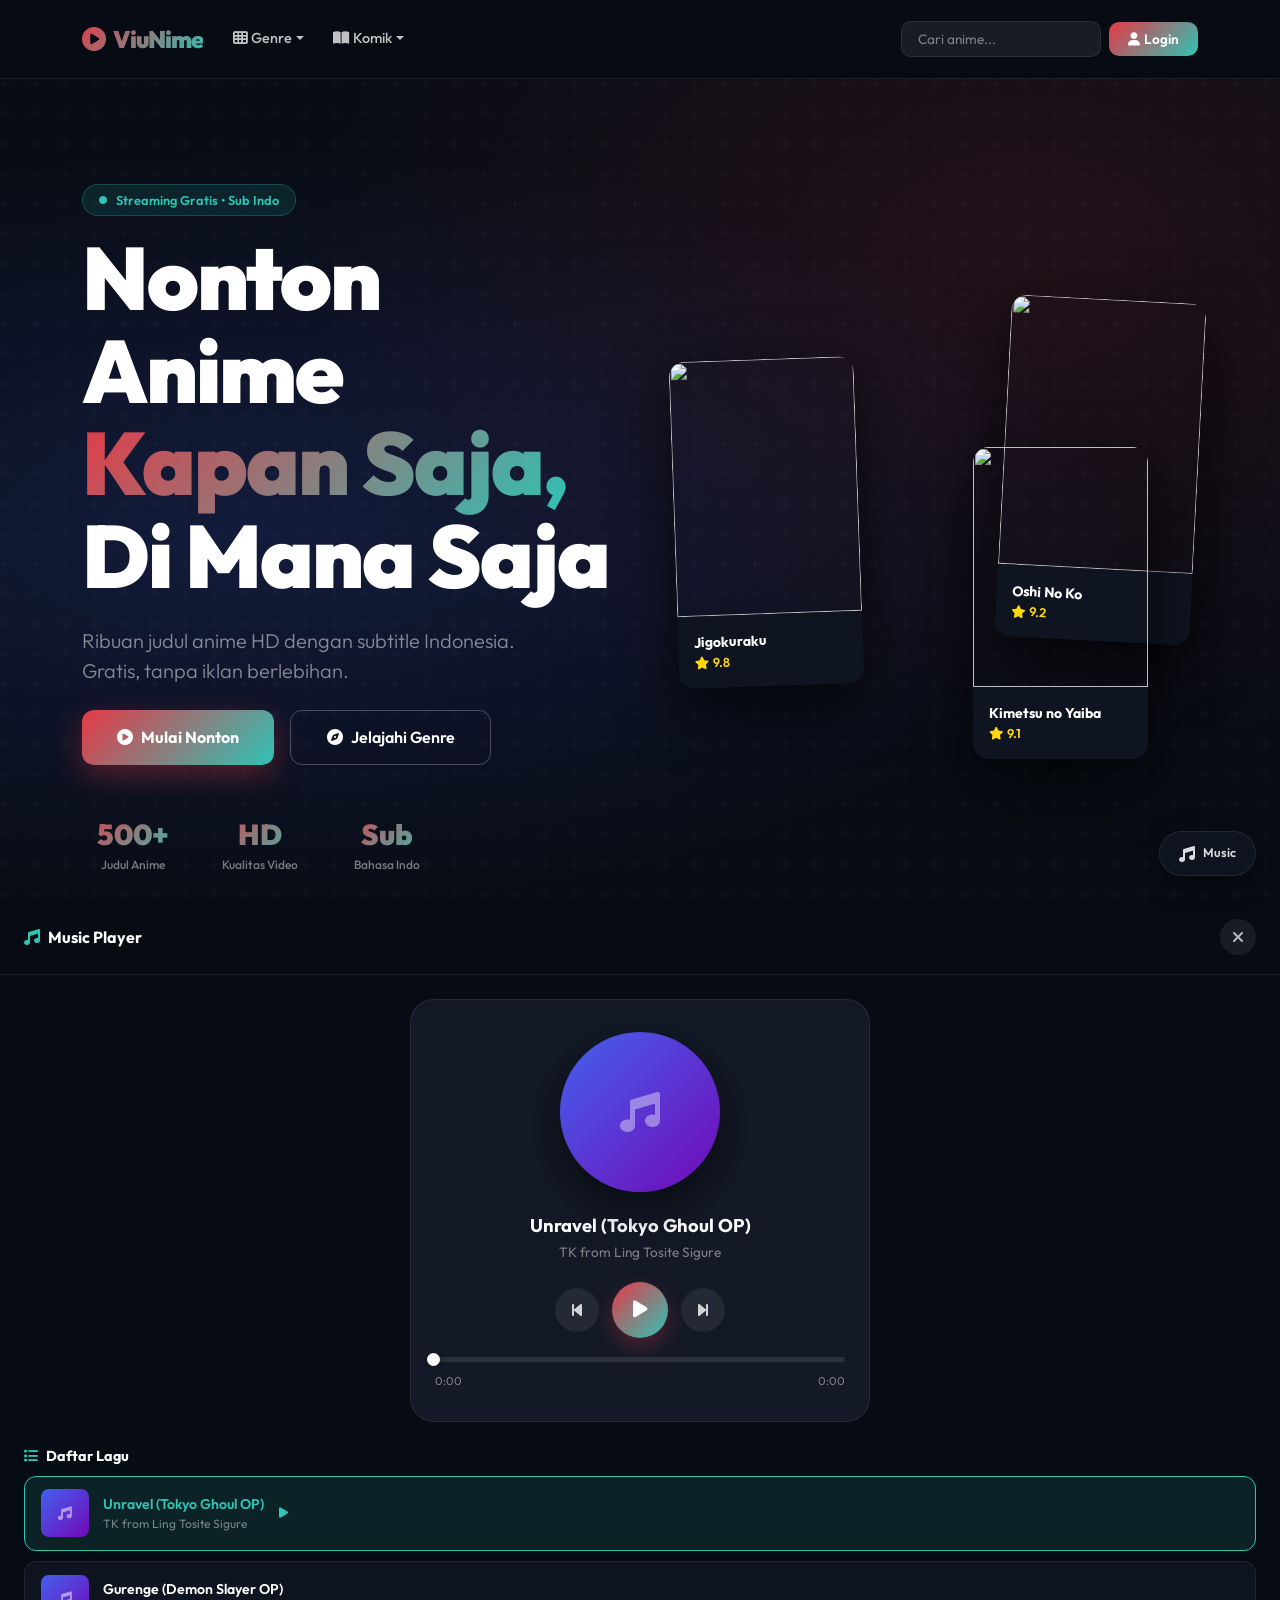
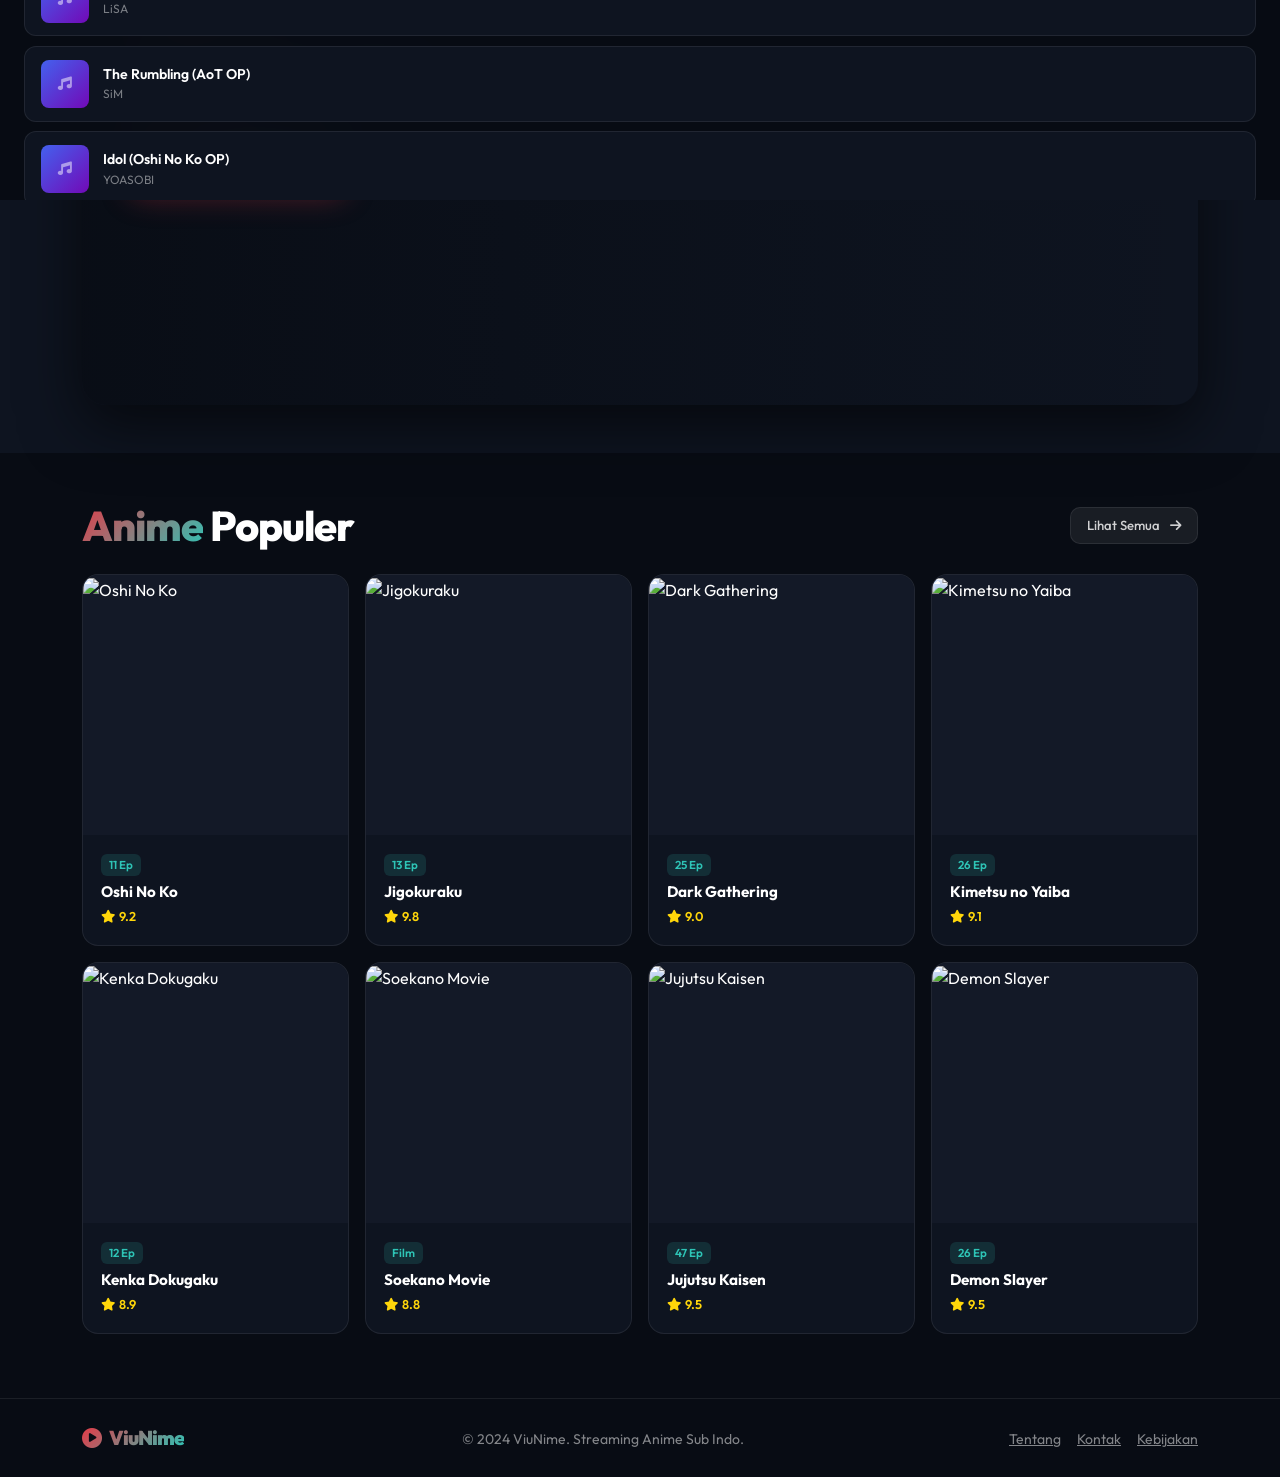
==== commit 0d8df03d: "Update index.html" ====
--- a/index.html
+++ b/index.html
@@ -110,7 +110,7 @@
   <div class="container">
     <div class="vn-trailer-wrap">
       <video autoplay muted loop playsinline preload="metadata">
-        <source src="assets/video.mp4" type="video/mp4">
+        <source src="video.mp4" type="video/mp4">
       </video>
       <div class="vn-trailer-overlay">
         <div>
@@ -354,4 +354,4 @@
   });
 </script>
 </body>
-</html>+</html>
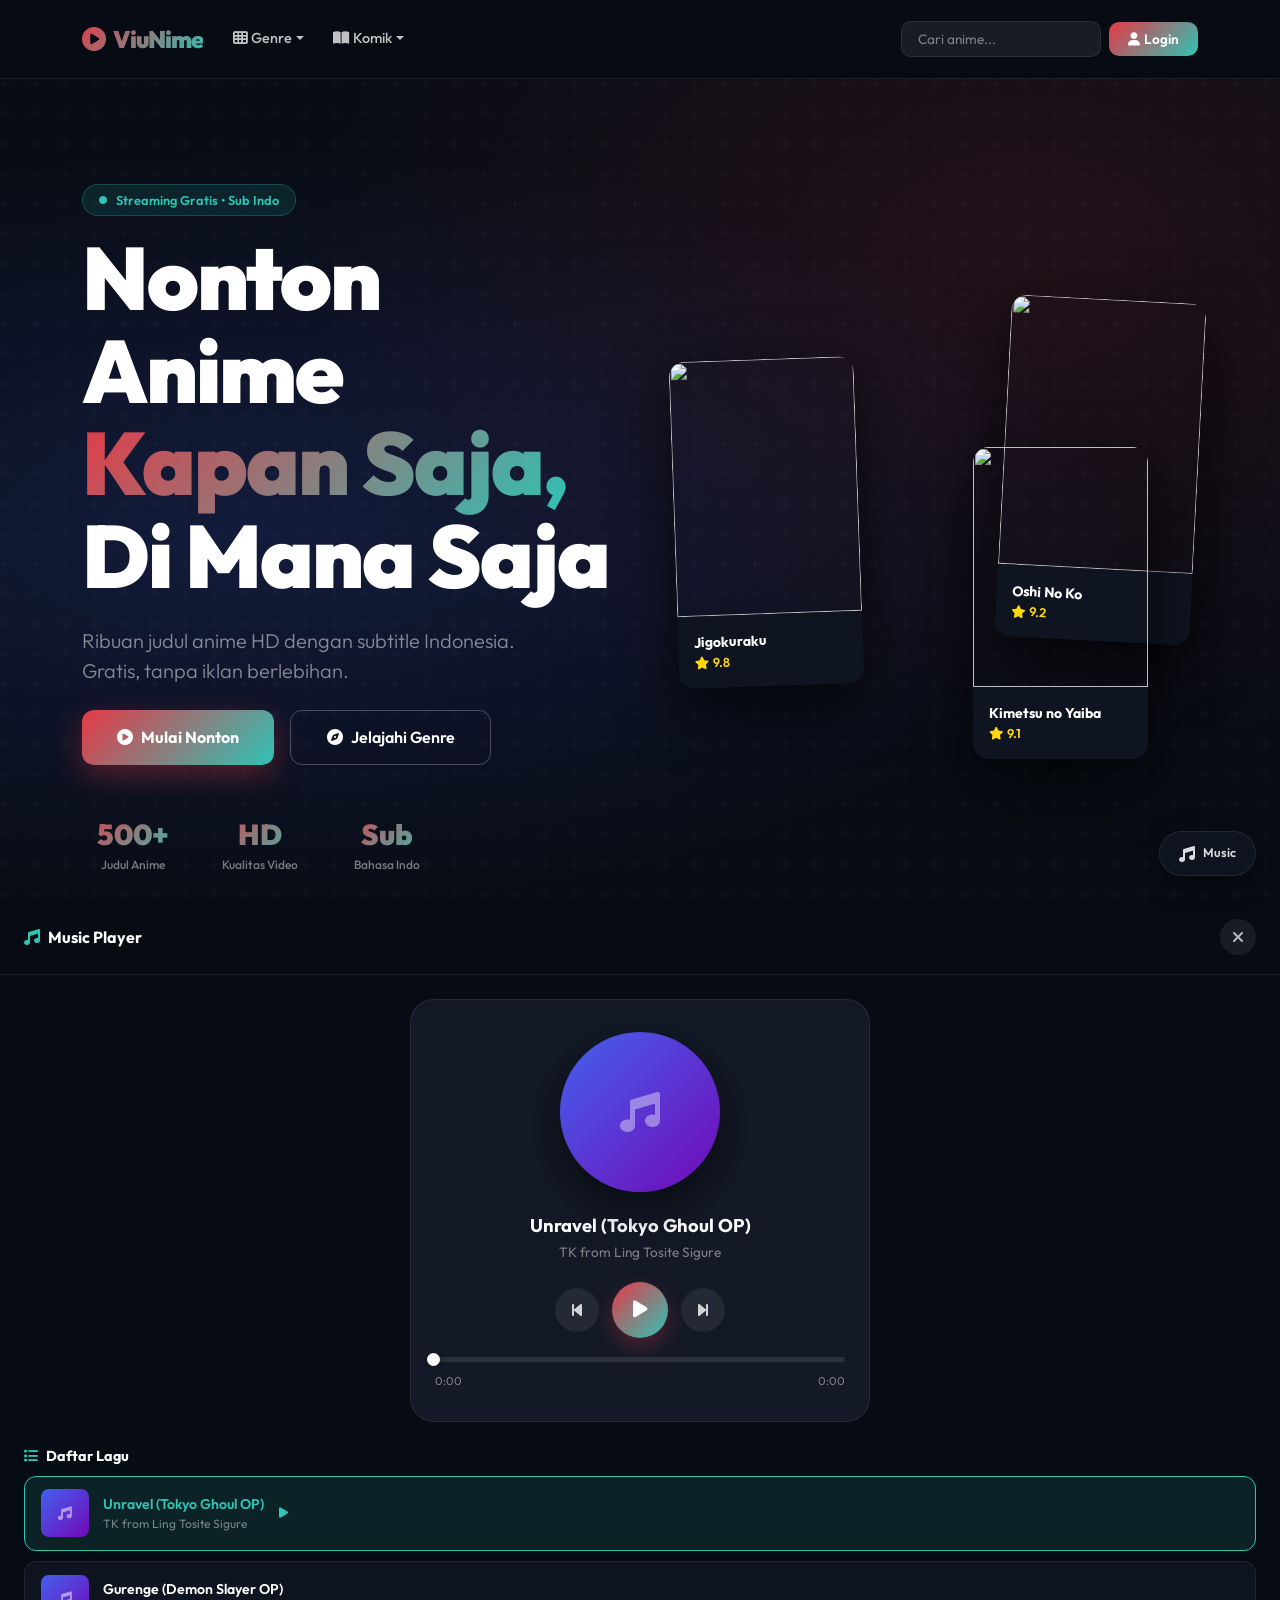
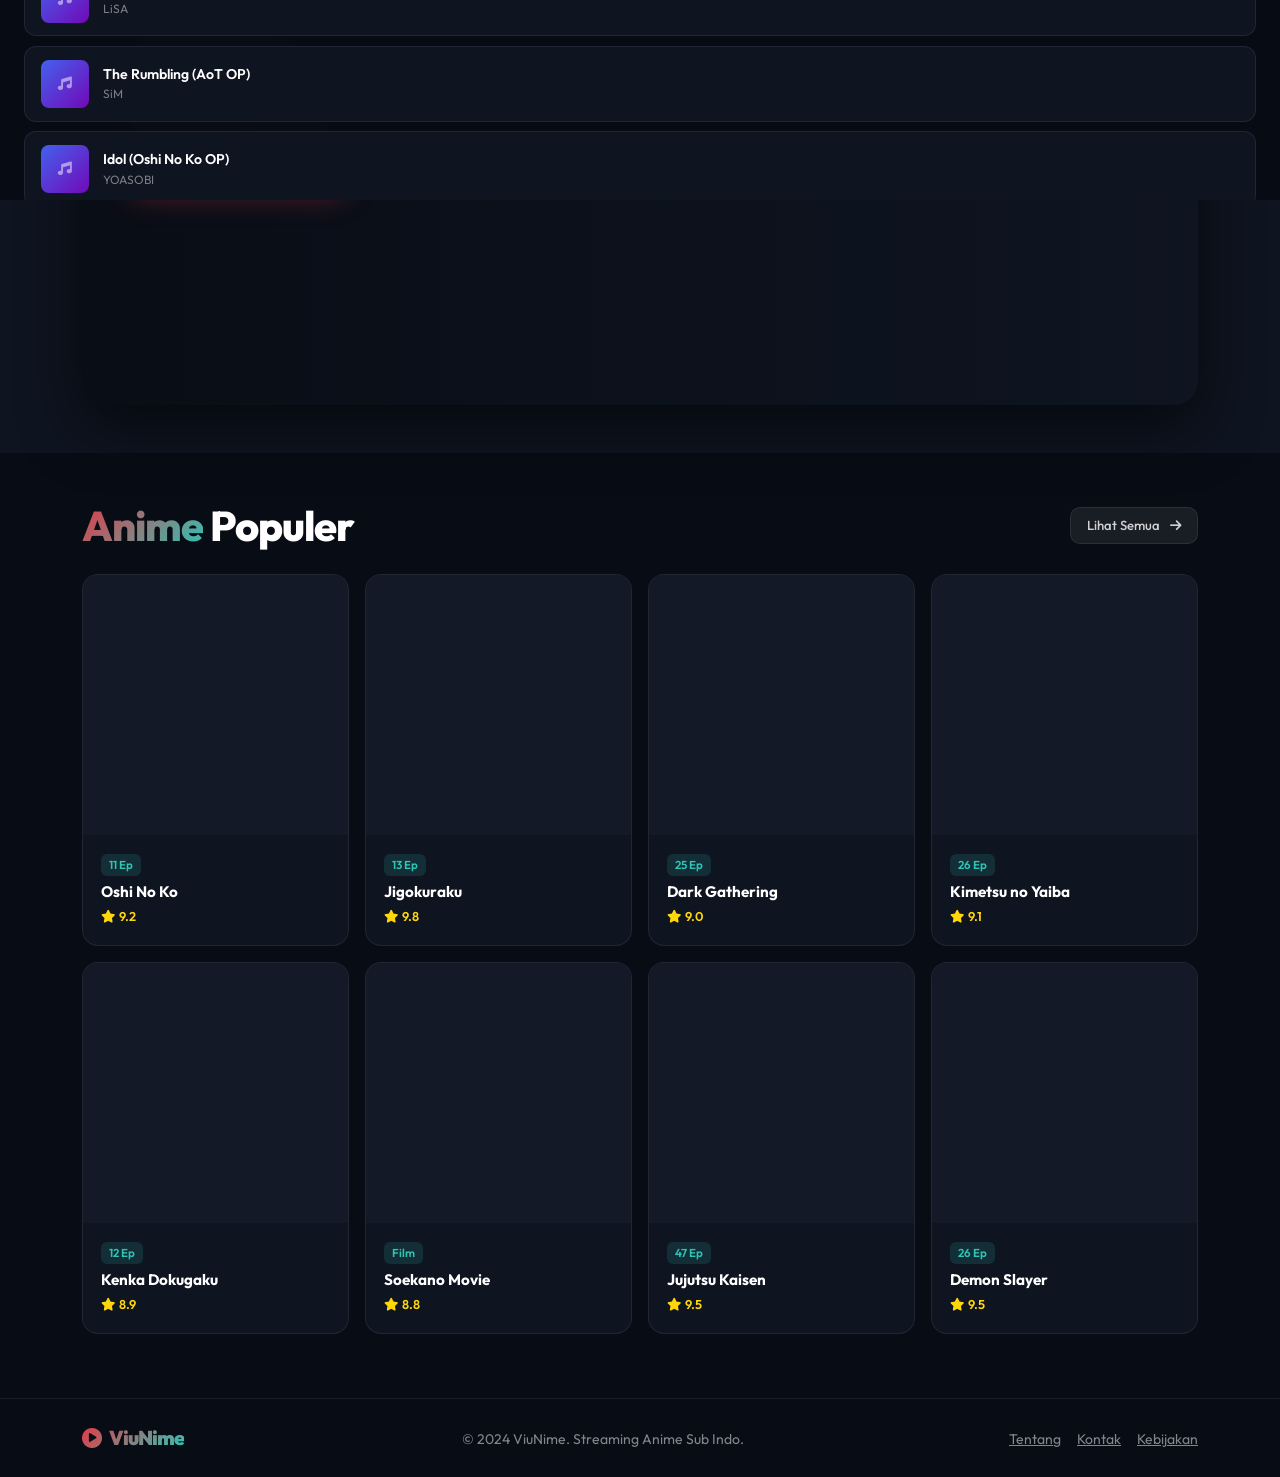
==== commit eda1cd13: "Update fmt.Println to print 'Goodbye World'" ====
--- a/index.html
+++ b/index.html
@@ -110,7 +110,7 @@
   <div class="container">
     <div class="vn-trailer-wrap">
       <video autoplay muted loop playsinline preload="metadata">
-        <source src="video.mp4" type="video/mp4">
+        <source src="https://youtu.be/KAXwdY3ei7c?si=-jUK4-K2u49AkRgN" type="video/mp4">
       </video>
       <div class="vn-trailer-overlay">
         <div>
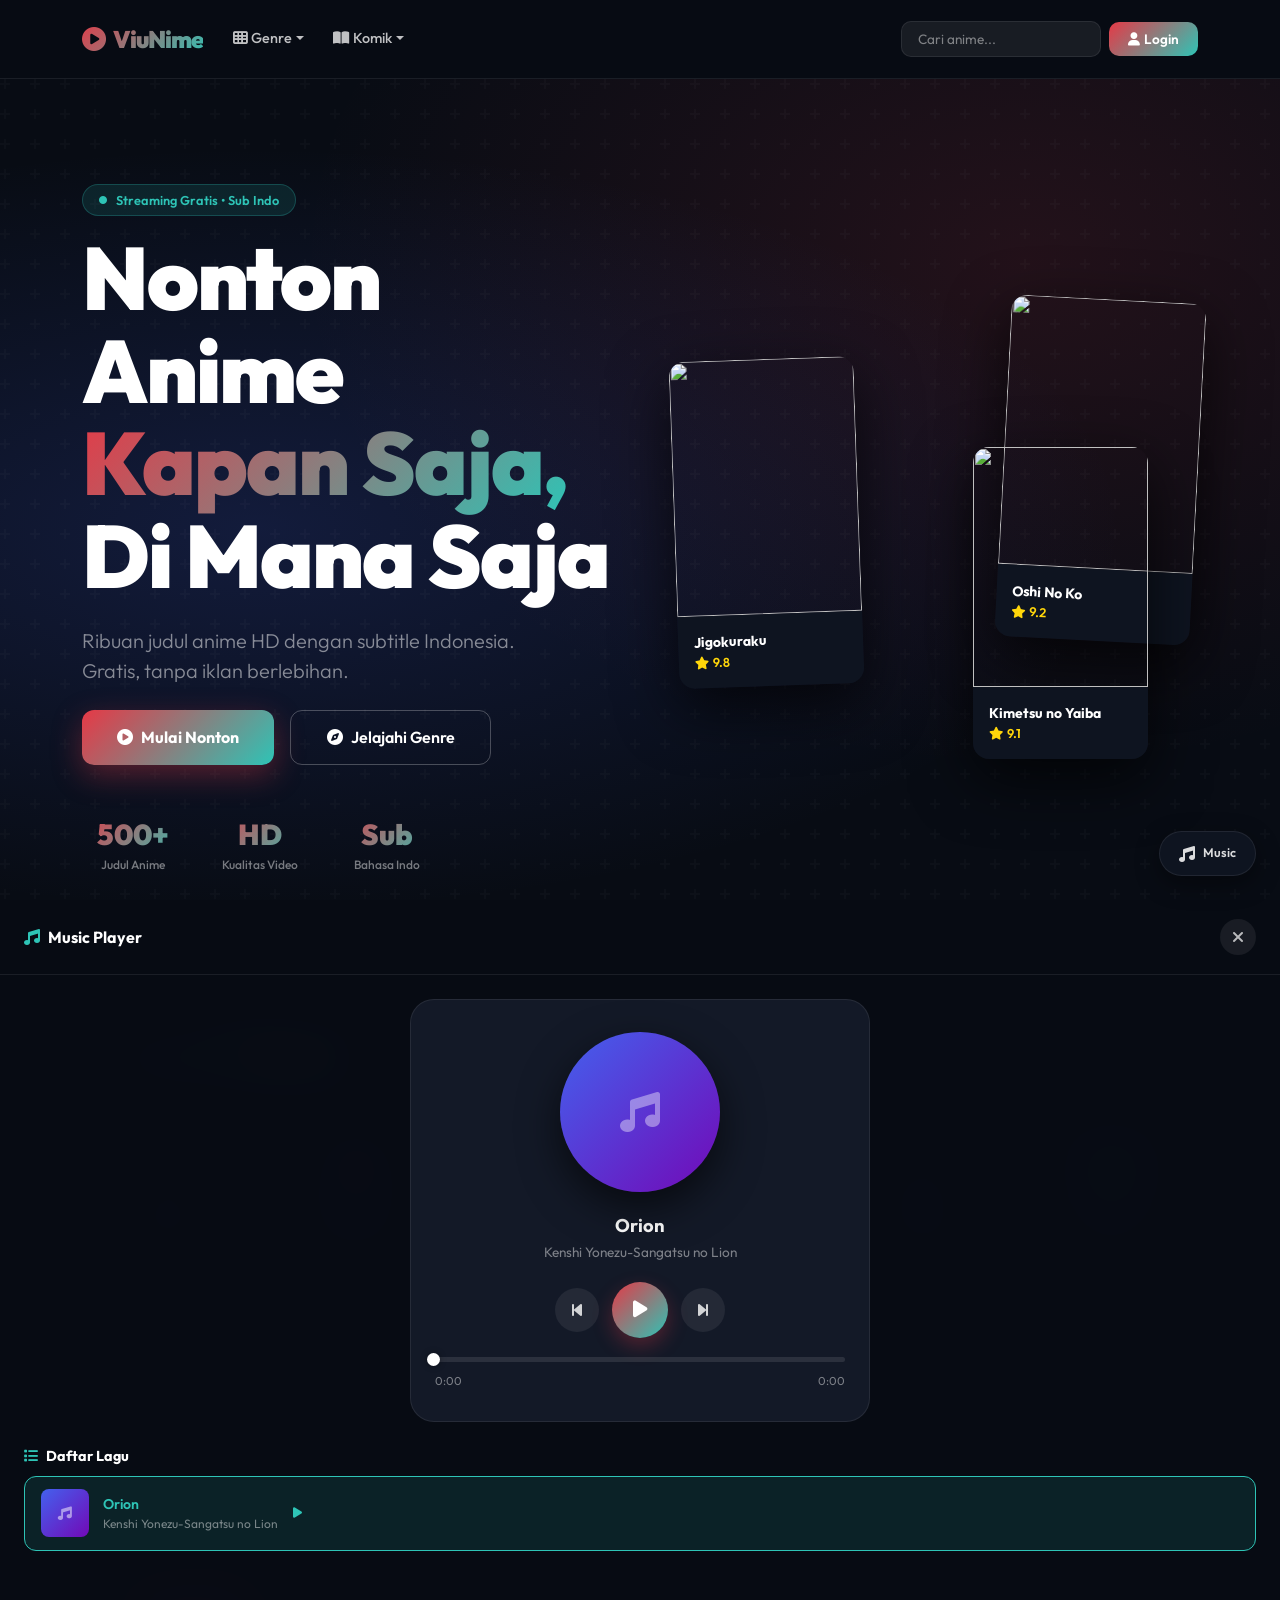
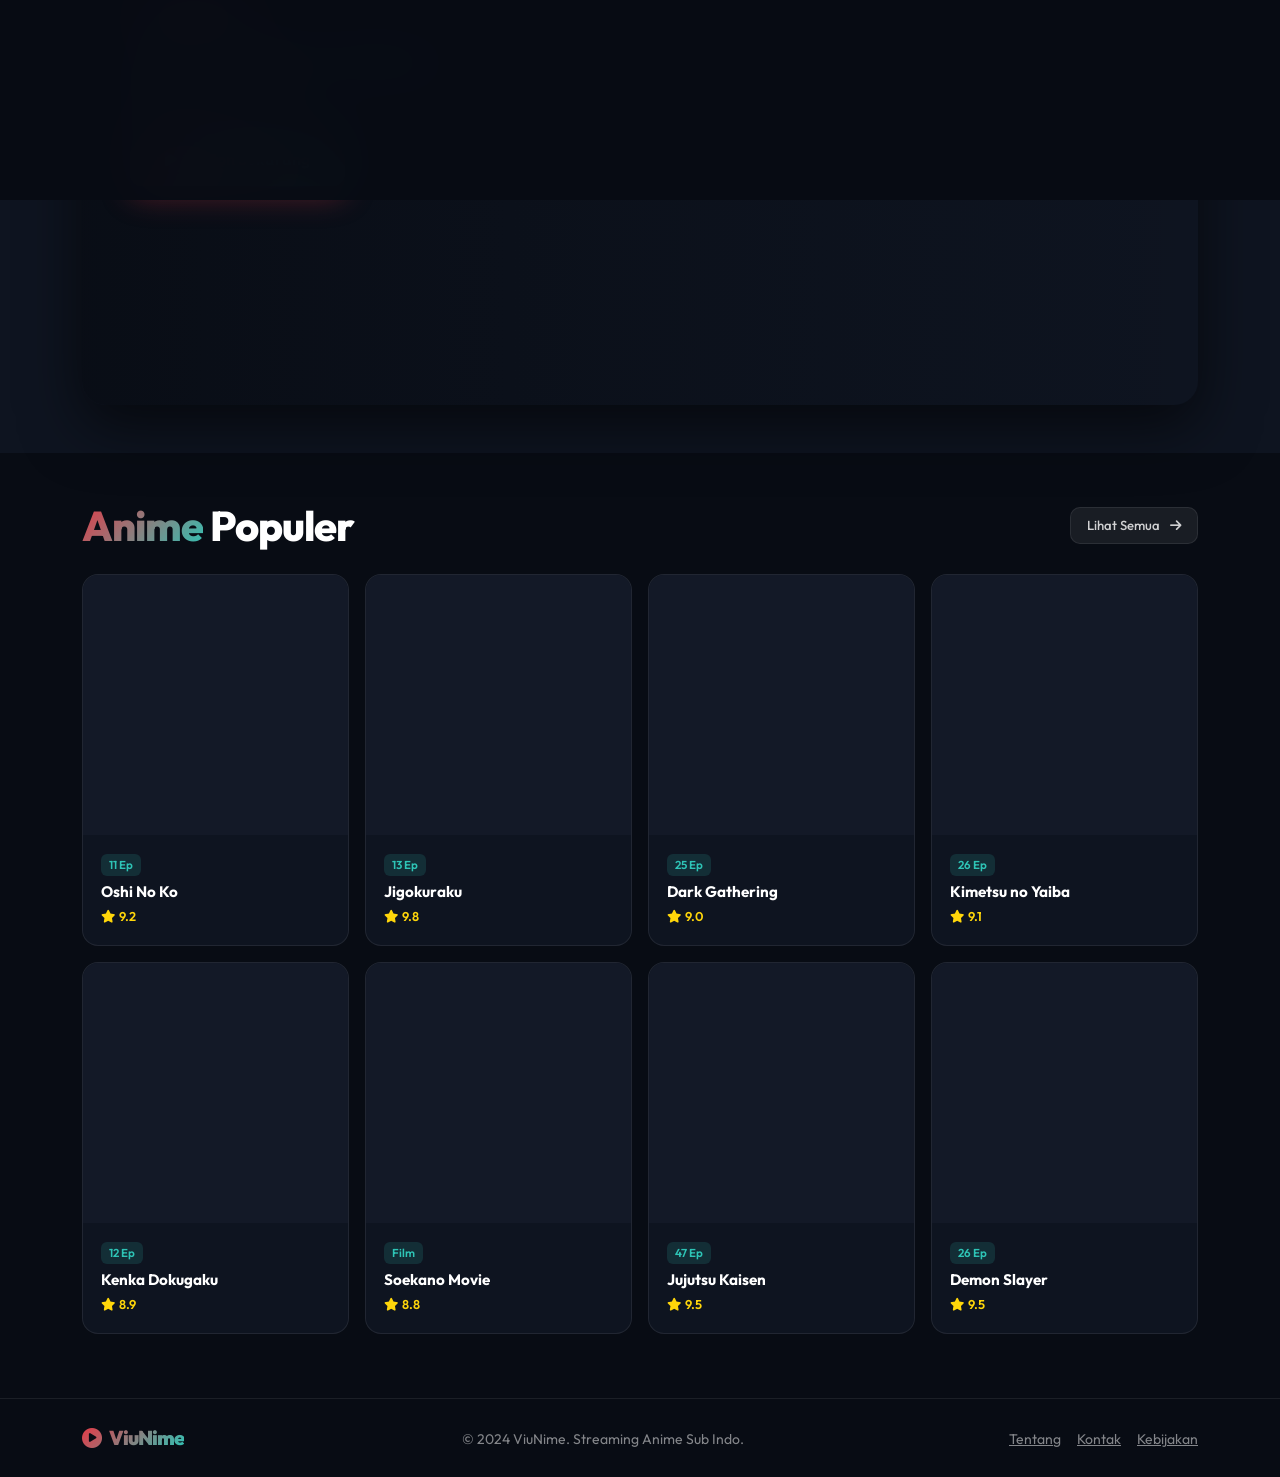
==== commit b0e8683b: "Update index.html" ====
--- a/index.html
+++ b/index.html
@@ -110,7 +110,7 @@
   <div class="container">
     <div class="vn-trailer-wrap">
       <video autoplay muted loop playsinline preload="metadata">
-        <source src="https://youtu.be/KAXwdY3ei7c?si=-jUK4-K2u49AkRgN" type="video/mp4">
+        <source src="https://files.catbox.moe/ccvv7a.mp4" type="video/mp4">
       </video>
       <div class="vn-trailer-overlay">
         <div>
